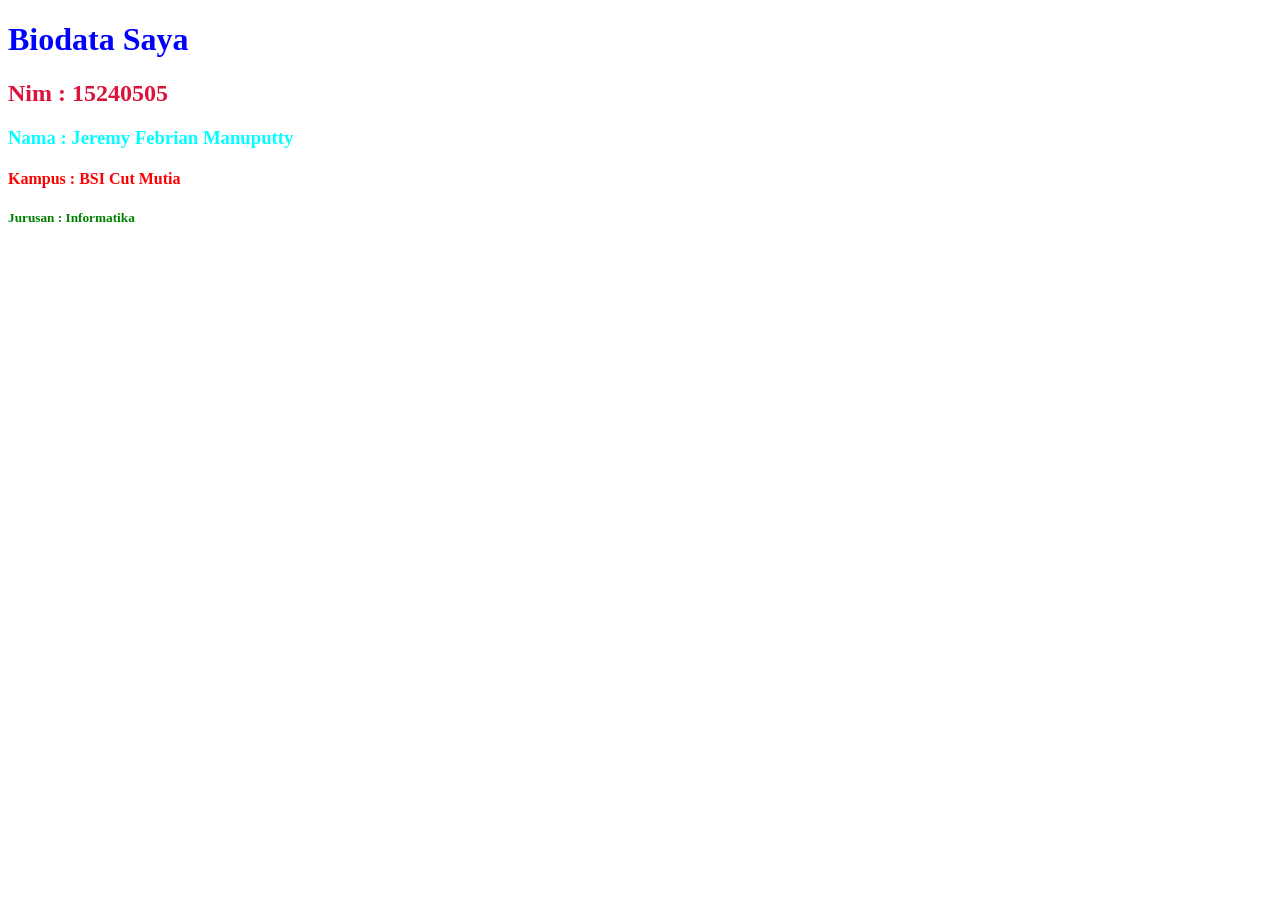
==== Biodata.html @ d05fa066 "Add files via upload" ====
<!DOCTYPE html>
<html lang="en">
<head>
    <meta charset="UTF-8">
    <meta name="viewport" content="width=device-width, initial-scale=1.0">
    <title>Biodata Saya</title>
    <style>
        h1{
            color: blue;
        }

        h2{
            color: crimson;
        }

        h3{
            color: aqua;
        }

        h4{
            color: red;
        }

        h5{
            color: green;
        }
    </style>
</head>
<body>
    <h1>Biodata Saya</h1>
    <h2>Nim : 15240505</h2>
    <h3>Nama : Jeremy Febrian Manuputty</h3>
    <h4>Kampus : BSI Cut Mutia</h4>
    <h5>Jurusan : Informatika</h5>
</body>
</html>
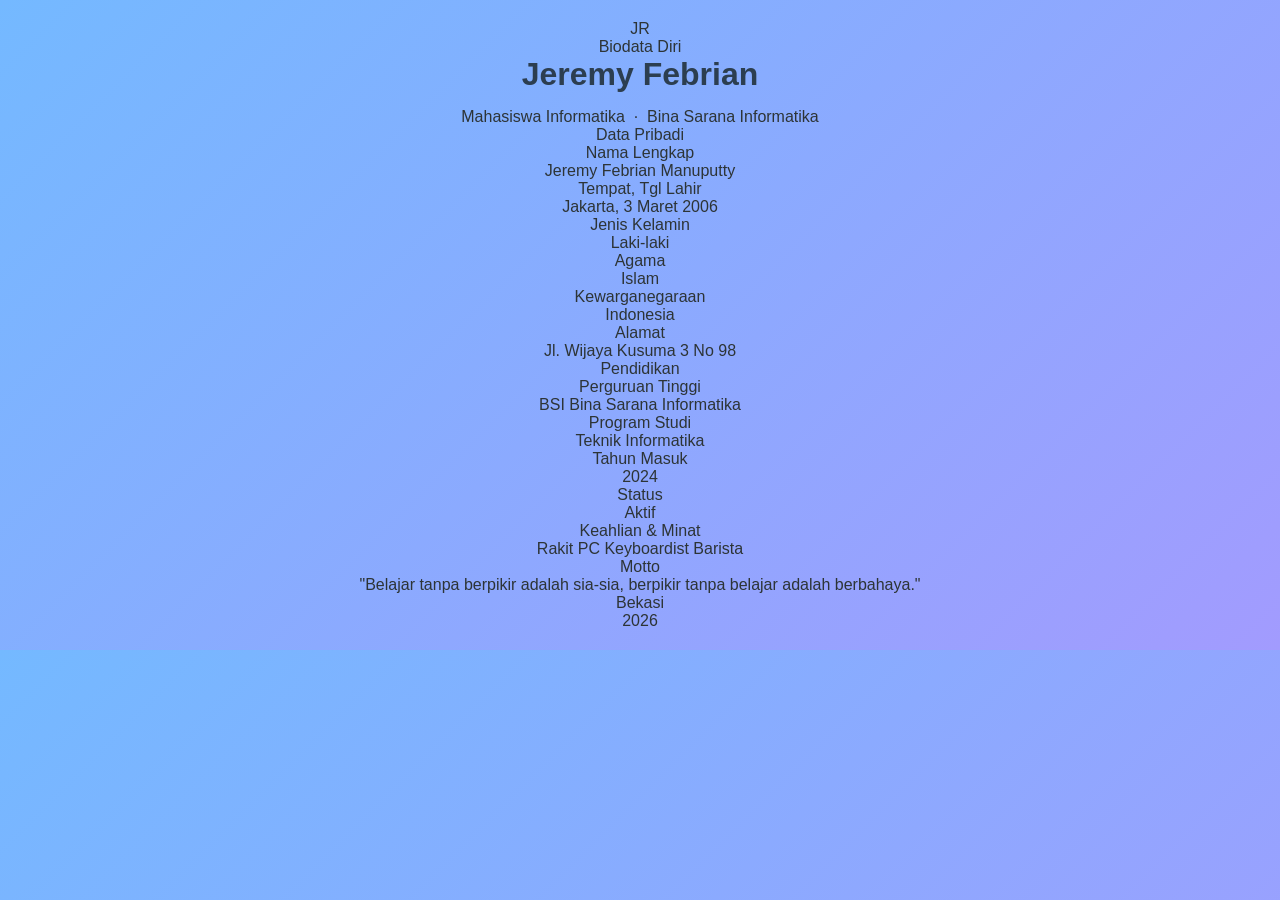
==== commit c5cc2efe: "Update Biodata.html" ====
--- a/Biodata.html
+++ b/Biodata.html
@@ -1,36 +1,113 @@
 <!DOCTYPE html>
-<html lang="en">
+<html lang="id">
 <head>
-    <meta charset="UTF-8">
-    <meta name="viewport" content="width=device-width, initial-scale=1.0">
-    <title>Biodata Saya</title>
-    <style>
-        h1{
-            color: blue;
-        }
-
-        h2{
-            color: crimson;
-        }
-
-        h3{
-            color: aqua;
-        }
-
-        h4{
-            color: red;
-        }
-
-        h5{
-            color: green;
-        }
-    </style>
+  <meta charset="UTF-8" />
+  <meta name="viewport" content="width=device-width, initial-scale=1.0"/>
+  <title>Biodata Diri</title>
+  <link rel="stylesheet" href="style.css" />
 </head>
 <body>
-    <h1>Biodata Saya</h1>
-    <h2>Nim : 15240505</h2>
-    <h3>Nama : Jeremy Febrian Manuputty</h3>
-    <h4>Kampus : BSI Cut Mutia</h4>
-    <h5>Jurusan : Informatika</h5>
+ 
+<div class="card">
+ 
+  <!-- HEADER -->
+  <div class="header">
+    <div class="header-inner">
+      <div class="avatar">JR</div>
+      <div class="header-text">
+        <div class="label-small">Biodata Diri</div>
+        <h1>Jeremy Febrian</h1>
+        <div class="tagline">Mahasiswa Informatika &nbsp;·&nbsp; Bina Sarana Informatika</div>
+      </div>
+    </div>
+  </div>
+ 
+  <div class="divider"></div>
+ 
+  <!-- BODY -->
+  <div class="body">
+ 
+    <!-- DATA PRIBADI -->
+    <div class="section">
+      <div class="section-title">Data Pribadi</div>
+      <div class="data-grid">
+        <div class="data-row">
+          <div class="data-key">Nama Lengkap</div>
+          <div class="data-val">Jeremy Febrian Manuputty</div>
+        </div>
+        <div class="data-row">
+          <div class="data-key">Tempat, Tgl Lahir</div>
+          <div class="data-val">Jakarta, 3 Maret 2006</div>
+        </div>
+        <div class="data-row">
+          <div class="data-key">Jenis Kelamin</div>
+          <div class="data-val">Laki-laki</div>
+        </div>
+        <div class="data-row">
+          <div class="data-key">Agama</div>
+          <div class="data-val">Islam</div>
+        </div>
+        <div class="data-row">
+          <div class="data-key">Kewarganegaraan</div>
+          <div class="data-val">Indonesia</div>
+        </div>
+        <div class="data-row">
+          <div class="data-key">Alamat</div>
+          <div class="data-val">Jl. Wijaya Kusuma 3 No 98</div>
+        </div>
+      </div>
+    </div>
+ 
+    <!-- PENDIDIKAN -->
+    <div class="section">
+      <div class="section-title">Pendidikan</div>
+      <div class="data-grid">
+        <div class="data-row">
+          <div class="data-key">Perguruan Tinggi</div>
+          <div class="data-val">BSI Bina Sarana Informatika</div>
+        </div>
+        <div class="data-row">
+          <div class="data-key">Program Studi</div>
+          <div class="data-val">Teknik Informatika</div>
+        </div>
+        <div class="data-row">
+          <div class="data-key">Tahun Masuk</div>
+          <div class="data-val">2024</div>
+        </div>
+        <div class="data-row">
+          <div class="data-key">Status</div>
+          <div class="data-val">Aktif</div>
+        </div>
+      </div>
+    </div>
+ 
+    <!-- KEAHLIAN -->
+    <div class="section">
+      <div class="section-title">Keahlian &amp; Minat</div>
+      <div class="chips">
+        <span class="chip">Rakit PC</span>
+        <span class="chip">Keyboardist</span>
+        <span class="chip">Barista</span>
+      </div>
+    </div>
+ 
+    <!-- MOTTO -->
+    <div class="section">
+      <div class="section-title">Motto</div>
+      <div class="quote-box">
+        "Belajar tanpa berpikir adalah sia-sia, berpikir tanpa belajar adalah berbahaya."
+      </div>
+    </div>
+ 
+  </div><!-- /body -->
+ 
+  <!-- FOOTER -->
+  <div class="footer">
+    <div class="footer-note">Bekasi</div>
+    <div class="footer-year">2026</div>
+  </div>
+ 
+</div>
+ 
 </body>
-</html>+</html>
--- a/style.css
+++ b/style.css
@@ -0,0 +1,216 @@
+/* ================= RESET ================= */
+* {
+    margin: 0;
+    padding: 0;
+    box-sizing: border-box;
+}
+
+/* ================= BODY ================= */
+body {
+    font-family: 'Segoe UI', Arial, sans-serif;
+    background: linear-gradient(135deg, #74b9ff, #a29bfe);
+    color: #2d3436;
+    text-align: center;
+    padding: 20px;
+}
+
+/* ================= TEXT ================= */
+h1 {
+    margin-bottom: 15px;
+    color: #2c3e50;
+}
+
+h2 {
+    margin-top: 30px;
+    margin-bottom: 10px;
+}
+
+h3 {
+    margin-top: 15px;
+}
+
+p {
+    margin: 10px auto;
+    max-width: 700px;
+    line-height: 1.6;
+}
+
+/* ================= LINK ================= */
+a {
+    display: inline-block;
+    margin: 5px;
+    padding: 10px 15px;
+    background: #0984e3;
+    color: white;
+    border-radius: 8px;
+    text-decoration: none;
+    transition: 0.3s;
+}
+
+a:hover {
+    background: #0652dd;
+    transform: scale(1.05);
+}
+
+/* ================= NAVBAR ================= */
+nav {
+    background: white;
+    padding: 10px;
+    margin: 20px auto;
+    border-radius: 12px;
+    max-width: 800px;
+    box-shadow: 0 5px 15px rgba(0,0,0,0.1);
+}
+
+nav ul {
+    list-style: none;
+}
+
+nav ul li {
+    display: inline-block;
+    margin: 5px;
+}
+
+nav ul li a {
+    background: #6c5ce7;
+}
+
+nav ul li a:hover {
+    background: #4834d4;
+}
+
+/* ================= HEADER ================= */
+header {
+    margin-bottom: 10px;
+}
+
+/* ================= SECTION ================= */
+section {
+    background: white;
+    margin: 20px auto;
+    padding: 20px;
+    border-radius: 15px;
+    max-width: 800px;
+    box-shadow: 0 5px 15px rgba(0,0,0,0.1);
+}
+
+/* ================= MEDIA ================= */
+img {
+    margin-top: 15px;
+    border-radius: 12px;
+    box-shadow: 0 5px 15px rgba(0,0,0,0.2);
+    max-width: 100%;
+}
+
+video, iframe {
+    margin-top: 15px;
+    border-radius: 10px;
+    max-width: 100%;
+}
+
+audio {
+    margin-top: 15px;
+}
+
+/* ================= TABLE ================= */
+table {
+    width: 80%;
+    margin: 25px auto;
+    border-collapse: collapse;
+    background: white;
+    border-radius: 12px;
+    overflow: hidden;
+    box-shadow: 0 6px 15px rgba(0,0,0,0.15);
+}
+
+th {
+    background: #6c5ce7;
+    color: white;
+    padding: 12px;
+}
+
+td {
+    padding: 12px;
+    border-bottom: 1px solid #eee;
+}
+
+tr:hover {
+    background: #f1f2f6;
+}
+
+ol {
+    text-align: left;
+    padding-left: 20px;
+}
+
+/* ================= FORM ================= */
+form {
+    background: white;
+    max-width: 500px;
+    margin: 30px auto;
+    padding: 25px;
+    border-radius: 15px;
+    box-shadow: 0 8px 20px rgba(0,0,0,0.2);
+    text-align: left;
+}
+
+label {
+    display: block;
+    margin-top: 10px;
+    font-weight: 500;
+}
+
+input, textarea {
+    width: 100%;
+    padding: 10px;
+    margin-top: 8px;
+    border-radius: 8px;
+    border: 1px solid #ccc;
+    outline: none;
+    transition: 0.3s;
+}
+
+input:focus, textarea:focus {
+    border-color: #0984e3;
+    box-shadow: 0 0 5px rgba(9,132,227,0.5);
+}
+
+/* Radio & Checkbox */
+input[type="radio"],
+input[type="checkbox"] {
+    width: auto;
+    margin-right: 5px;
+}
+
+/* Tombol */
+input[type="submit"],
+input[type="reset"] {
+    width: 48%;
+    margin-top: 15px;
+    cursor: pointer;
+    border: none;
+    color: white;
+}
+
+input[type="submit"] {
+    background: #00b894;
+}
+
+input[type="submit"]:hover {
+    background: #019875;
+}
+
+input[type="reset"] {
+    background: #d63031;
+}
+
+input[type="reset"]:hover {
+    background: #b71c1c;
+}
+
+/* ================= FOOTER ================= */
+footer {
+    margin-top: 30px;
+    padding: 15px;
+    color: white;
+}
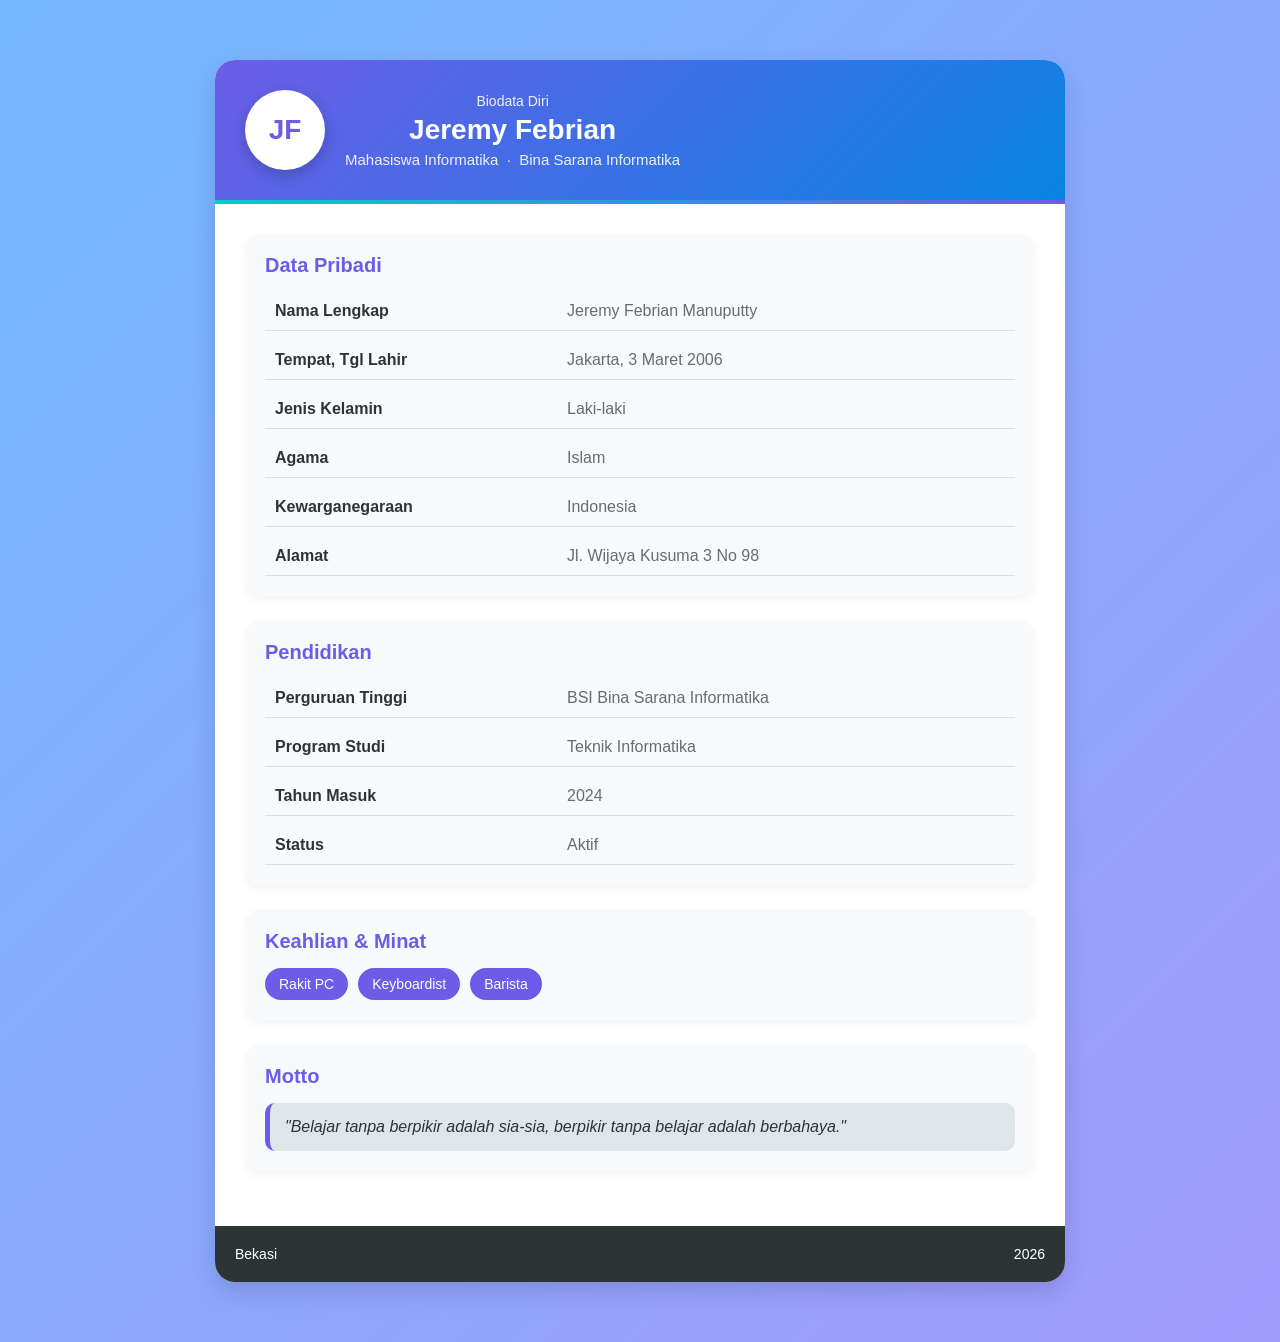
==== commit 6d50db27: "Update Biodata.html" ====
--- a/Biodata.html
+++ b/Biodata.html
@@ -13,7 +13,7 @@
   <!-- HEADER -->
   <div class="header">
     <div class="header-inner">
-      <div class="avatar">JR</div>
+      <div class="avatar">JF</div>
       <div class="header-text">
         <div class="label-small">Biodata Diri</div>
         <h1>Jeremy Febrian</h1>
--- a/style.css
+++ b/style.css
@@ -213,4 +213,171 @@
     margin-top: 30px;
     padding: 15px;
     color: white;
-}+}
+/* ================= BIODATA CARD ================= */
+.card {
+    max-width: 850px;
+    margin: 40px auto;
+    background: white;
+    border-radius: 20px;
+    overflow: hidden;
+    box-shadow: 0 10px 25px rgba(0,0,0,0.15);
+}
+
+/* ================= HEADER CARD ================= */
+.header {
+    background: linear-gradient(135deg, #6c5ce7, #0984e3);
+    color: white;
+    padding: 30px;
+}
+
+.header-inner {
+    display: flex;
+    align-items: center;
+    gap: 20px;
+}
+
+.avatar {
+    width: 80px;
+    height: 80px;
+    background: white;
+    color: #6c5ce7;
+    border-radius: 50%;
+    font-size: 28px;
+    font-weight: bold;
+    display: flex;
+    justify-content: center;
+    align-items: center;
+    box-shadow: 0 5px 15px rgba(0,0,0,0.2);
+}
+
+.header-text h1 {
+    margin: 5px 0;
+    color: white;
+    font-size: 28px;
+}
+
+.label-small {
+    font-size: 14px;
+    opacity: 0.9;
+}
+
+.tagline {
+    font-size: 15px;
+    opacity: 0.9;
+}
+
+/* ================= DIVIDER ================= */
+.divider {
+    height: 4px;
+    background: linear-gradient(90deg, #00cec9, #6c5ce7);
+}
+
+/* ================= BODY CARD ================= */
+.body {
+    padding: 30px;
+}
+
+/* ================= SECTION ================= */
+.section {
+    margin-bottom: 25px;
+    padding: 20px;
+    border-radius: 15px;
+    background: #f8f9fa;
+    box-shadow: 0 4px 10px rgba(0,0,0,0.05);
+}
+
+.section-title {
+    font-size: 20px;
+    font-weight: bold;
+    color: #6c5ce7;
+    margin-bottom: 15px;
+    text-align: left;
+}
+
+/* ================= DATA GRID ================= */
+.data-grid {
+    display: flex;
+    flex-direction: column;
+    gap: 10px;
+}
+
+.data-row {
+    display: flex;
+    justify-content: space-between;
+    padding: 10px;
+    border-bottom: 1px solid #ddd;
+}
+
+.data-key {
+    font-weight: bold;
+    color: #2d3436;
+    width: 40%;
+    text-align: left;
+}
+
+.data-val {
+    width: 60%;
+    text-align: left;
+    color: #636e72;
+}
+
+/* ================= CHIPS ================= */
+.chips {
+    display: flex;
+    flex-wrap: wrap;
+    gap: 10px;
+}
+
+.chip {
+    background: #6c5ce7;
+    color: white;
+    padding: 8px 14px;
+    border-radius: 20px;
+    font-size: 14px;
+}
+
+/* ================= QUOTE ================= */
+.quote-box {
+    background: #dfe6e9;
+    padding: 15px;
+    border-left: 5px solid #6c5ce7;
+    border-radius: 10px;
+    font-style: italic;
+    color: #2d3436;
+    text-align: left;
+}
+
+/* ================= FOOTER ================= */
+.footer {
+    background: #2d3436;
+    color: white;
+    padding: 20px;
+    display: flex;
+    justify-content: space-between;
+    font-size: 14px;
+}
+
+/* ================= RESPONSIVE ================= */
+@media (max-width: 768px) {
+    .header-inner {
+        flex-direction: column;
+        text-align: center;
+    }
+
+    .data-row {
+        flex-direction: column;
+        align-items: flex-start;
+    }
+
+    .data-key,
+    .data-val {
+        width: 100%;
+    }
+
+    .footer {
+        flex-direction: column;
+        gap: 10px;
+        text-align: center;
+    }
+}
